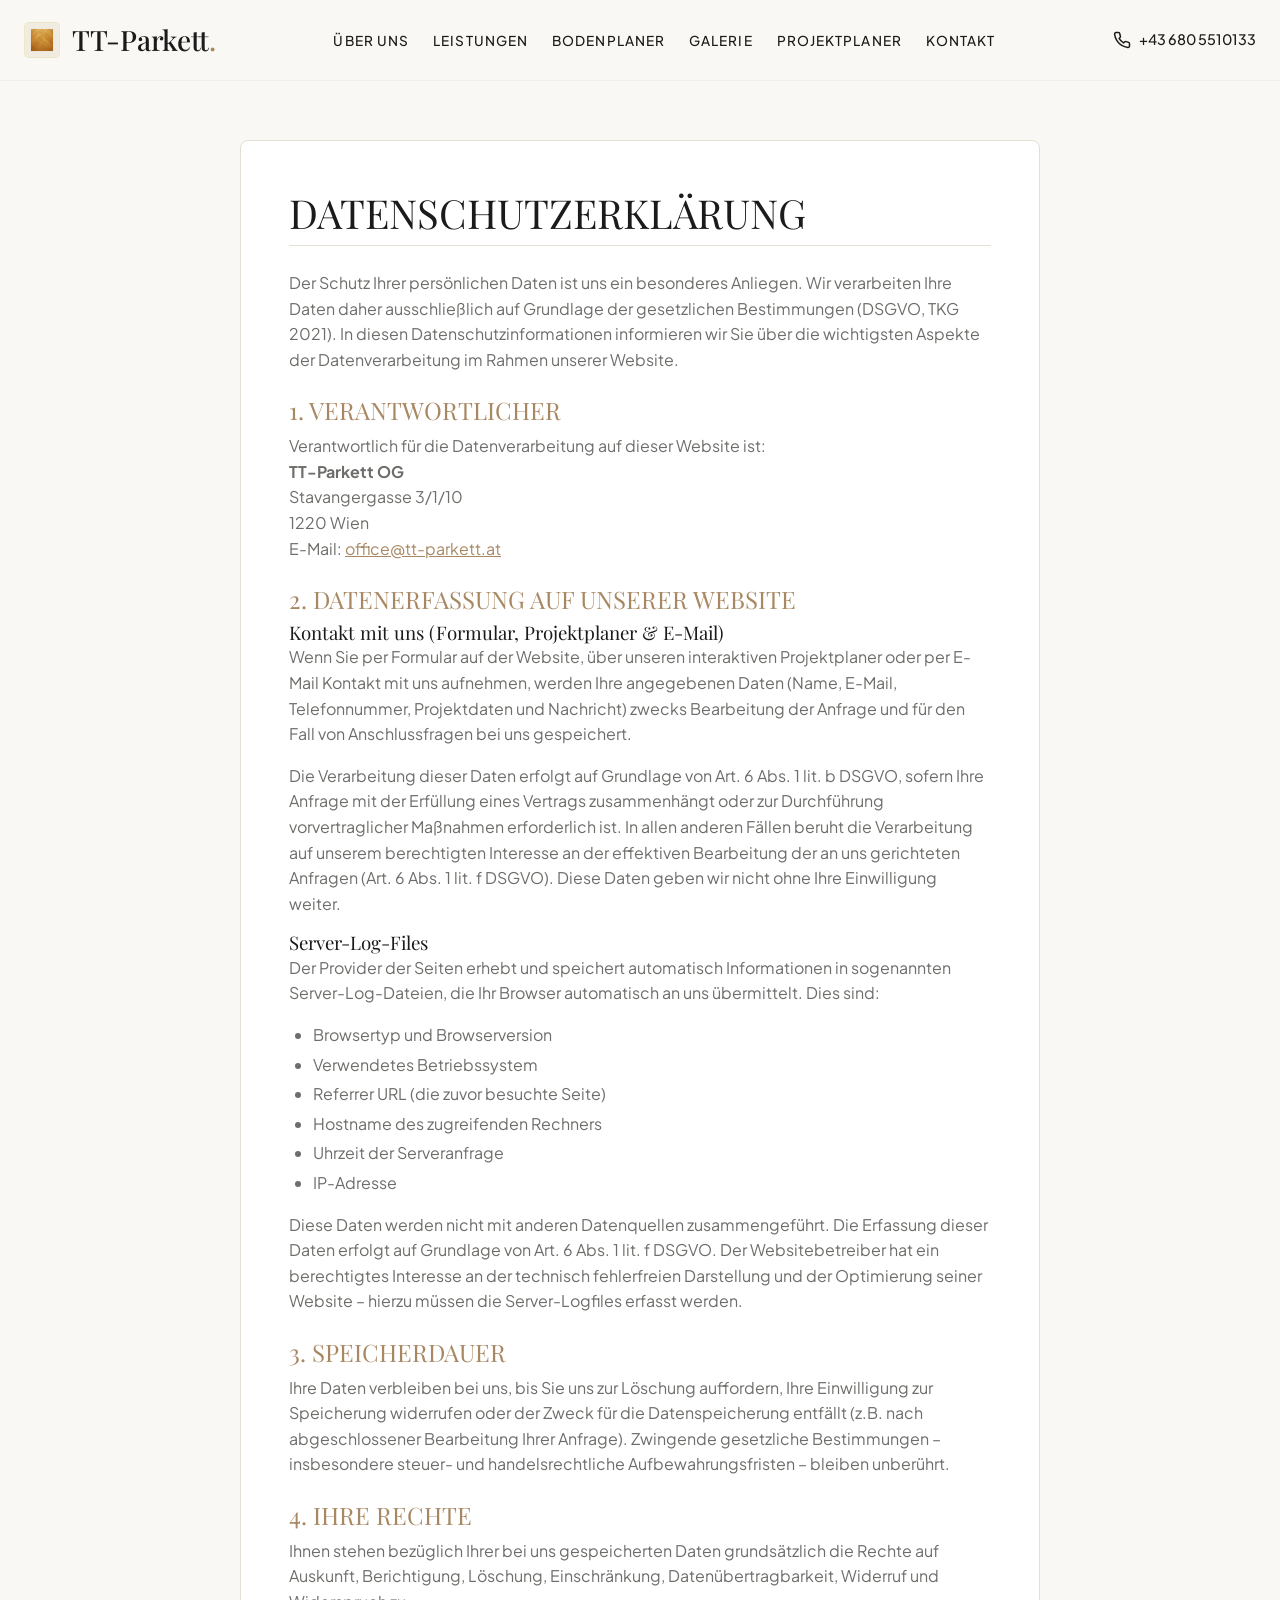
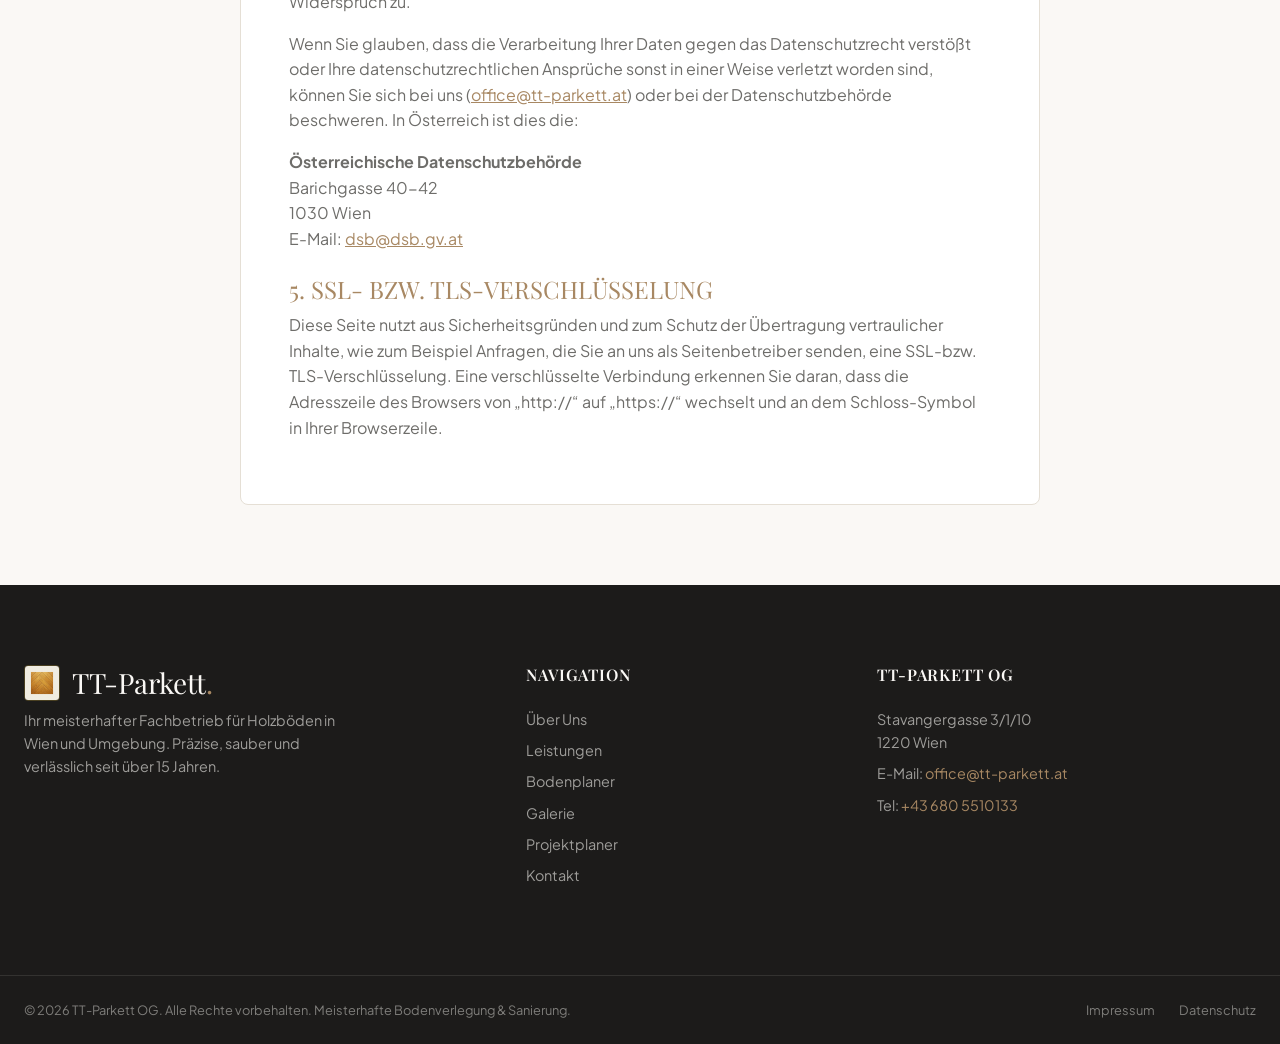
==== datenschutz.html @ dd89f800 "fix: set explicit width/height attributes for logo images and add css cache buster" ====
<!DOCTYPE html>
<html lang="de">
<head>
    <meta charset="UTF-8">
    <meta name="viewport" content="width=device-width, initial-scale=1.0">
    <meta name="robots" content="noindex, follow" />
    
    <title>Datenschutzerklärung – TT-Parkett OG</title>
    <meta name="description" content="Datenschutzerklärung der TT-Parkett OG Wien. Informationen über die Verarbeitung personenbezogener Daten." />
    
    <!-- Favicon -->
    <link rel="icon" type="image/png" href="images/favicon.png">
    
    <!-- Stylesheets -->
    <link rel="stylesheet" href="css/styles.css?v=4">
    
    <style>
        .legal-content-section {
            padding-top: 140px; /* Leave space for sticky header */
            padding-bottom: var(--space-xl);
            min-height: 70vh;
        }
        
        .legal-wrap {
            max-width: 800px;
            margin: 0 auto;
            background-color: var(--color-surface);
            border: var(--border-width) solid var(--color-border);
            padding: var(--space-md);
            border-radius: var(--radius-md);
        }
        
        @media (min-width: 768px) {
            .legal-wrap {
                padding: var(--space-lg);
            }
        }
        
        .legal-wrap h1 {
            font-size: 2.5rem;
            margin-bottom: var(--space-md);
            text-transform: uppercase;
            border-bottom: var(--border-width) solid var(--color-border);
            padding-bottom: var(--space-xs);
        }
        
        .legal-wrap h2 {
            font-size: 1.5rem;
            margin-top: var(--space-md);
            margin-bottom: var(--space-xs);
            text-transform: uppercase;
            color: var(--color-accent);
        }
        
        .legal-wrap p {
            color: var(--color-text-muted);
            margin-bottom: var(--space-sm);
        }
        
        .legal-wrap ul {
            margin-left: var(--space-md);
            margin-bottom: var(--space-sm);
            color: var(--color-text-muted);
        }
        
        .legal-wrap li {
            margin-bottom: var(--space-xxs);
        }
        
        .legal-wrap a {
            color: var(--color-accent);
            text-decoration: underline;
        }
        
        .legal-wrap a:hover {
            color: var(--color-accent-dark);
        }
    </style>
</head>
<body>

    <!-- ==========================================================================
       HEADER / NAVIGATION
       ========================================================================== -->
    <header class="header">
        <div class="container nav-container">
            <a href="index.html" class="logo" id="header-logo">
                <img src="images/favicon.png" alt="TT-Parkett Logo" width="36" height="36">
                <span>TT-Parkett<span class="logo-accent">.</span></span>
            </a>
            
            <nav>
                <ul class="nav-menu">
                    <li><a href="index.html#ueber-uns" class="nav-item">Über Uns</a></li>
                    <li><a href="index.html#leistungen" class="nav-item">Leistungen</a></li>
                    <li><a href="index.html#bodenplaner" class="nav-item">Bodenplaner</a></li>
                    <li><a href="index.html#galerie" class="nav-item">Galerie</a></li>
                    <li><a href="index.html#rechner" class="nav-item">Projektplaner</a></li>
                    <li><a href="index.html#kontakt" class="nav-item">Kontakt</a></li>
                </ul>
            </nav>
            
            <a href="tel:+436805510133" class="nav-contact-btn" id="nav-phone-link">
                <svg width="18" height="18" viewBox="0 0 24 24" fill="none" stroke="currentColor" stroke-width="2" stroke-linecap="round" stroke-linejoin="round">
                    <path d="M22 16.92v3a2 2 0 0 1-2.18 2 19.79 19.79 0 0 1-8.63-3.07 19.5 19.5 0 0 1-6-6 19.79 19.79 0 0 1-3.07-8.67A2 2 0 0 1 4.11 2h3a2 2 0 0 1 2 1.72 12.84 12.84 0 0 0 .7 2.81 2 2 0 0 1-.45 2.11L8.09 9.91a16 16 0 0 0 6 6l1.27-1.27a2 2 0 0 1 2.11-.45 12.84 12.84 0 0 0 2.81.7A2 2 0 0 1 22 16.92z"/>
                </svg>
                <span>+43 680 5510133</span>
            </a>
            
            <div class="menu-toggle" id="mobile-menu-btn">
                <span></span>
                <span></span>
                <span></span>
            </div>
        </div>
    </header>

    <!-- Mobile Nav Menu -->
    <ul class="nav-menu-mobile">
        <li><a href="index.html#ueber-uns" class="nav-item">Über Uns</a></li>
        <li><a href="index.html#leistungen" class="nav-item">Leistungen</a></li>
        <li><a href="index.html#bodenplaner" class="nav-item">Bodenplaner</a></li>
        <li><a href="index.html#galerie" class="nav-item">Galerie</a></li>
        <li><a href="index.html#rechner" class="nav-item">Projektplaner</a></li>
        <li><a href="index.html#kontakt" class="nav-item">Kontakt</a></li>
        <li>
            <a href="tel:+436805510133" class="btn btn-primary" style="margin-top: var(--space-sm);">
                Jetzt Anrufen
            </a>
        </li>
    </ul>

    <main class="legal-content-section">
        <div class="container">
            <div class="legal-wrap reveal active">
                <h1>Datenschutzerklärung</h1>
                
                <p>Der Schutz Ihrer persönlichen Daten ist uns ein besonderes Anliegen. Wir verarbeiten Ihre Daten daher ausschließlich auf Grundlage der gesetzlichen Bestimmungen (DSGVO, TKG 2021). In diesen Datenschutzinformationen informieren wir Sie über die wichtigsten Aspekte der Datenverarbeitung im Rahmen unserer Website.</p>
                
                <h2>1. Verantwortlicher</h2>
                <p>
                    Verantwortlich für die Datenverarbeitung auf dieser Website ist:<br>
                    <strong>TT-Parkett OG</strong><br>
                    Stavangergasse 3/1/10<br>
                    1220 Wien<br>
                    E-Mail: <a href="mailto:office@tt-parkett.at">office@tt-parkett.at</a>
                </p>
                
                <h2>2. Datenerfassung auf unserer Website</h2>
                
                <h3>Kontakt mit uns (Formular, Projektplaner &amp; E-Mail)</h3>
                <p>
                    Wenn Sie per Formular auf der Website, über unseren interaktiven Projektplaner oder per E-Mail Kontakt mit uns aufnehmen, werden Ihre angegebenen Daten (Name, E-Mail, Telefonnummer, Projektdaten und Nachricht) zwecks Bearbeitung der Anfrage und für den Fall von Anschlussfragen bei uns gespeichert.
                </p>
                <p>
                    Die Verarbeitung dieser Daten erfolgt auf Grundlage von Art. 6 Abs. 1 lit. b DSGVO, sofern Ihre Anfrage mit der Erfüllung eines Vertrags zusammenhängt oder zur Durchführung vorvertraglicher Maßnahmen erforderlich ist. In allen anderen Fällen beruht die Verarbeitung auf unserem berechtigten Interesse an der effektiven Bearbeitung der an uns gerichteten Anfragen (Art. 6 Abs. 1 lit. f DSGVO). Diese Daten geben wir nicht ohne Ihre Einwilligung weiter.
                </p>
                
                <h3>Server-Log-Files</h3>
                <p>
                    Der Provider der Seiten erhebt und speichert automatisch Informationen in sogenannten Server-Log-Dateien, die Ihr Browser automatisch an uns übermittelt. Dies sind:
                </p>
                <ul>
                    <li>Browsertyp und Browserversion</li>
                    <li>Verwendetes Betriebssystem</li>
                    <li>Referrer URL (die zuvor besuchte Seite)</li>
                    <li>Hostname des zugreifenden Rechners</li>
                    <li>Uhrzeit der Serveranfrage</li>
                    <li>IP-Adresse</li>
                </ul>
                <p>
                    Diese Daten werden nicht mit anderen Datenquellen zusammengeführt. Die Erfassung dieser Daten erfolgt auf Grundlage von Art. 6 Abs. 1 lit. f DSGVO. Der Websitebetreiber hat ein berechtigtes Interesse an der technisch fehlerfreien Darstellung und der Optimierung seiner Website – hierzu müssen die Server-Logfiles erfasst werden.
                </p>
                
                <h2>3. Speicherdauer</h2>
                <p>
                    Ihre Daten verbleiben bei uns, bis Sie uns zur Löschung auffordern, Ihre Einwilligung zur Speicherung widerrufen oder der Zweck für die Datenspeicherung entfällt (z.B. nach abgeschlossener Bearbeitung Ihrer Anfrage). Zwingende gesetzliche Bestimmungen – insbesondere steuer- und handelsrechtliche Aufbewahrungsfristen – bleiben unberührt.
                </p>
                
                <h2>4. Ihre Rechte</h2>
                <p>
                    Ihnen stehen bezüglich Ihrer bei uns gespeicherten Daten grundsätzlich die Rechte auf Auskunft, Berichtigung, Löschung, Einschränkung, Datenübertragbarkeit, Widerruf und Widerspruch zu.
                </p>
                <p>
                    Wenn Sie glauben, dass die Verarbeitung Ihrer Daten gegen das Datenschutzrecht verstößt oder Ihre datenschutzrechtlichen Ansprüche sonst in einer Weise verletzt worden sind, können Sie sich bei uns (<a href="mailto:office@tt-parkett.at">office@tt-parkett.at</a>) oder bei der Datenschutzbehörde beschweren. In Österreich ist dies die:
                </p>
                <p>
                    <strong>Österreichische Datenschutzbehörde</strong><br>
                    Barichgasse 40-42<br>
                    1030 Wien<br>
                    E-Mail: <a href="mailto:dsb@dsb.gv.at">dsb@dsb.gv.at</a>
                </p>
                
                <h2>5. SSL- bzw. TLS-Verschlüsselung</h2>
                <p>
                    Diese Seite nutzt aus Sicherheitsgründen und zum Schutz der Übertragung vertraulicher Inhalte, wie zum Beispiel Anfragen, die Sie an uns als Seitenbetreiber senden, eine SSL-bzw. TLS-Verschlüsselung. Eine verschlüsselte Verbindung erkennen Sie daran, dass die Adresszeile des Browsers von „http://“ auf „https://“ wechselt und an dem Schloss-Symbol in Ihrer Browserzeile.
                </p>
            </div>
        </div>
    </main>

    <!-- ==========================================================================
       FOOTER
       ========================================================================== -->
    <footer class="footer">
        <div class="container footer-grid">
            <div class="footer-brand">
                <div class="footer-brand-logo">
                    <img src="images/favicon.png" alt="TT-Parkett Logo" width="36" height="36">
                    <h2>TT-Parkett<span class="logo-accent">.</span></h2>
                </div>
                <p>Ihr meisterhafter Fachbetrieb für Holzböden in Wien und Umgebung. Präzise, sauber und verlässlich seit über 15 Jahren.</p>
            </div>
            
            <div class="footer-links">
                <h3>Navigation</h3>
                <ul class="footer-links-list">
                    <li><a href="index.html#ueber-uns">Über Uns</a></li>
                    <li><a href="index.html#leistungen">Leistungen</a></li>
                    <li><a href="index.html#bodenplaner">Bodenplaner</a></li>
                    <li><a href="index.html#galerie">Galerie</a></li>
                    <li><a href="index.html#rechner">Projektplaner</a></li>
                    <li><a href="index.html#kontakt">Kontakt</a></li>
                </ul>
            </div>
            
            <div class="footer-contact">
                <h3>TT-Parkett OG</h3>
                <p>Stavangergasse 3/1/10<br>1220 Wien</p>
                <p>E-Mail: <a href="mailto:office@tt-parkett.at">office@tt-parkett.at</a></p>
                <p>Tel: <a href="tel:+436805510133">+43 680 5510133</a></p>
            </div>
        </div>
        
        <div class="container footer-bottom">
            <p>&copy; 2026 TT-Parkett OG. Alle Rechte vorbehalten. Meisterhafte Bodenverlegung &amp; Sanierung.</p>
            <div class="footer-bottom-links">
                <a href="impressum.html">Impressum</a>
                <a href="datenschutz.html">Datenschutz</a>
            </div>
        </div>
    </footer>

    <!-- Scripts -->
    <script src="js/app.js"></script>
</body>
</html>
---- css/styles.css ----
@import url('https://fonts.googleapis.com/css2?family=Cormorant+Garamond:ital,wght@0,300..700;1,300..700&family=Playfair+Display:ital,wght@0,400..900;1,400..900&family=Plus+Jakarta+Sans:ital,wght@0,200..800;1,200..800&display=swap');

/* ==========================================================================
   DESIGN SYSTEM & CUSTOM PROPERTIES
   ========================================================================== */
:root {
    /* Color Palette */
    --color-bg: #FAF8F5;
    --color-text: #1C1B1A;
    --color-text-muted: #6E6D6A;
    --color-accent: #A88863;
    --color-accent-dark: #8E704D;
    --color-accent-light: #DFD7CC;
    --color-surface: #FFFFFF;
    --color-surface-tint: #F3EFE9;
    --color-border: #E5DFD5;
    --color-error: #B23B3B;
    --color-success: #3D7A5A;
    
    /* Glassmorphism */
    --glass-bg: rgba(250, 248, 245, 0.85);
    --glass-border: rgba(229, 223, 213, 0.4);
    --glass-blur: 15px;

    /* Typography */
    --font-heading: 'Playfair Display', Georgia, serif;
    --font-subheading: 'Cormorant Garamond', Georgia, serif;
    --font-body: 'Plus Jakarta Sans', system-ui, -apple-system, sans-serif;

    /* Spacing */
    --space-xxs: 0.25rem;
    --space-xs: 0.5rem;
    --space-sm: 1rem;
    --space-md: 1.5rem;
    --space-lg: 3rem;
    --space-xl: 5rem;
    --space-xxl: 8rem;

    /* Borders & Radius */
    --radius-sm: 4px;
    --radius-md: 8px;
    --radius-lg: 16px;
    --radius-full: 9999px;
    --border-width: 1px;

    /* Shadows */
    --shadow-sm: 0 2px 8px rgba(28, 27, 26, 0.04);
    --shadow-md: 0 10px 30px rgba(28, 27, 26, 0.06);
    --shadow-lg: 0 20px 50px rgba(28, 27, 26, 0.1);

    /* Animation Transitions */
    --transition-fast: 0.2s cubic-bezier(0.25, 0.46, 0.45, 0.94);
    --transition-medium: 0.4s cubic-bezier(0.25, 1, 0.5, 1);
    --transition-slow: 0.8s cubic-bezier(0.25, 1, 0.5, 1);
}

/* ==========================================================================
   BASE STYLES
   ========================================================================== */
*, *::before, *::after {
    box-sizing: border-box;
    margin: 0;
    padding: 0;
}

html {
    scroll-behavior: smooth;
    font-size: 16px;
    background-color: var(--color-bg);
    color: var(--color-text);
}

body {
    font-family: var(--font-body);
    font-size: 1rem;
    line-height: 1.6;
    overflow-x: hidden;
    -webkit-font-smoothing: antialiased;
}

h1, h2, h3, h4, h5, h6 {
    font-family: var(--font-heading);
    font-weight: 400;
    line-height: 1.2;
    color: var(--color-text);
}

a {
    color: inherit;
    text-decoration: none;
    transition: color var(--transition-fast);
}

img {
    max-width: 100%;
    height: auto;
    display: block;
}

button, input, textarea, select {
    font-family: inherit;
    font-size: inherit;
    color: inherit;
    background: none;
    border: none;
    outline: none;
}

/* Custom Scrollbar */
::-webkit-scrollbar {
    width: 8px;
}
::-webkit-scrollbar-track {
    background: var(--color-bg);
}
::-webkit-scrollbar-thumb {
    background: var(--color-border);
    border-radius: var(--radius-full);
}
::-webkit-scrollbar-thumb:hover {
    background: var(--color-accent);
}

/* ==========================================================================
   REUSABLE UTILITIES & LAYOUTS
   ========================================================================== */
.container {
    width: 100%;
    max-width: 1280px;
    margin-left: auto;
    margin-right: auto;
    padding-left: var(--space-md);
    padding-right: var(--space-md);
}

.section-padding {
    padding-top: var(--space-xl);
    padding-bottom: var(--space-xl);
}

@media (min-width: 768px) {
    .section-padding {
        padding-top: var(--space-xxl);
        padding-bottom: var(--space-xxl);
    }
}

.flex-center {
    display: flex;
    align-items: center;
    justify-content: center;
}

.text-center {
    text-align: center;
}

.section-title-wrap {
    margin-bottom: var(--space-lg);
    text-align: center;
}

.section-subtitle {
    font-family: var(--font-subheading);
    font-size: 1.25rem;
    font-style: italic;
    color: var(--color-accent);
    margin-bottom: var(--space-xs);
    text-transform: uppercase;
    letter-spacing: 0.1em;
}

.section-title {
    font-size: 2.5rem;
    font-weight: 400;
    letter-spacing: -0.02em;
    text-transform: uppercase;
}

@media (min-width: 768px) {
    .section-title {
        font-size: 3.5rem;
    }
}

/* Fine Decorative Lines */
.divider-line {
    width: 100%;
    height: 1px;
    background-color: var(--color-border);
    margin: var(--space-lg) 0;
}

/* Buttons */
.btn {
    display: inline-flex;
    align-items: center;
    justify-content: center;
    padding: 0.875rem 2rem;
    border-radius: var(--radius-full);
    font-weight: 500;
    letter-spacing: 0.05em;
    text-transform: uppercase;
    font-size: 0.875rem;
    cursor: pointer;
    transition: background-color var(--transition-fast), color var(--transition-fast), border-color var(--transition-fast), transform var(--transition-fast);
}

.btn-primary {
    background-color: var(--color-accent);
    color: var(--color-surface);
}

.btn-primary:hover {
    background-color: var(--color-accent-dark);
    transform: translateY(-2px);
}

.btn-secondary {
    border: var(--border-width) solid var(--color-text);
    color: var(--color-text);
}

.btn-secondary:hover {
    background-color: var(--color-text);
    color: var(--color-bg);
    transform: translateY(-2px);
}

/* ==========================================================================
   NAVIGATION (GLASSMORPHISM)
   ========================================================================== */
.header {
    position: fixed;
    top: 0;
    left: 0;
    width: 100%;
    z-index: 1000;
    border-bottom: var(--border-width) solid var(--glass-border);
    background-color: var(--glass-bg);
    backdrop-filter: blur(var(--glass-blur));
    -webkit-backdrop-filter: blur(var(--glass-blur));
    transition: background-color var(--transition-fast), padding var(--transition-fast);
}

.nav-container {
    display: flex;
    justify-content: space-between;
    align-items: center;
    height: 80px;
    transition: height var(--transition-fast);
}

.logo {
    font-family: var(--font-heading);
    font-size: 1.75rem;
    font-weight: 500;
    letter-spacing: -0.01em;
    display: flex;
    align-items: center;
    gap: 12px;
}

.logo img {
    height: 36px;
    width: 36px;
    border-radius: var(--radius-sm);
    object-fit: cover;
    border: 1px solid rgba(212, 175, 55, 0.25);
}

.logo-accent {
    color: var(--color-accent);
}

.nav-menu {
    display: none;
}

.nav-item {
    font-size: 0.85rem;
    font-weight: 500;
    letter-spacing: 0.08em;
    text-transform: uppercase;
    position: relative;
    padding: var(--space-xxs) 0;
}

.nav-item::after {
    content: '';
    position: absolute;
    bottom: 0;
    left: 0;
    width: 0;
    height: 1px;
    background-color: var(--color-accent);
    transition: width var(--transition-fast);
}

.nav-item:hover::after {
    width: 100%;
}

.nav-contact-btn {
    display: none;
}

/* Menu Toggle Button for Mobile */
.menu-toggle {
    display: flex;
    flex-direction: column;
    justify-content: space-between;
    width: 24px;
    height: 16px;
    cursor: pointer;
    z-index: 1001;
}

.menu-toggle span {
    width: 100%;
    height: 2px;
    background-color: var(--color-text);
    transition: transform var(--transition-fast), opacity var(--transition-fast);
}

/* Desktop nav layout */
@media (min-width: 992px) {
    .nav-menu {
        display: flex;
        list-style: none;
        gap: var(--space-md);
    }

    .nav-contact-btn {
        display: inline-flex;
        gap: var(--space-xs);
        align-items: center;
        font-weight: 500;
        font-size: 0.9rem;
    }
    
    .nav-contact-btn:hover {
        color: var(--color-accent);
    }
    
    .menu-toggle {
        display: none;
    }
}

/* Mobile Nav Menu Active Style */
.nav-menu-mobile {
    position: fixed;
    top: 0;
    right: -100%;
    width: 100%;
    height: 100vh;
    background-color: var(--color-bg);
    display: flex;
    flex-direction: column;
    align-items: center;
    justify-content: center;
    gap: var(--space-md);
    list-style: none;
    z-index: 999;
    transition: right var(--transition-medium);
}

.nav-menu-mobile.active {
    right: 0;
}

.nav-menu-mobile .nav-item {
    font-size: 1.5rem;
}

.menu-toggle.active span:nth-child(1) {
    transform: translateY(7px) rotate(45deg);
}

.menu-toggle.active span:nth-child(2) {
    opacity: 0;
}

.menu-toggle.active span:nth-child(3) {
    transform: translateY(-7px) rotate(-45deg);
}


/* ==========================================================================
   HERO SECTION (SPLIT SCREEN EDITORIAL)
   ========================================================================== */
.hero {
    min-height: 100vh;
    padding-top: 100px;
    display: flex;
    align-items: center;
    position: relative;
    overflow: hidden;
}

.hero-grid {
    display: grid;
    grid-template-columns: 1fr;
    gap: var(--space-lg);
    align-items: center;
    width: 100%;
}

@media (min-width: 992px) {
    .hero-grid {
        grid-template-columns: 1fr 1fr;
        gap: var(--space-xl);
    }
}

.hero-content {
    max-width: 540px;
    z-index: 2;
}

.hero-subtitle {
    font-family: var(--font-subheading);
    font-style: italic;
    font-size: 1.5rem;
    color: var(--color-accent);
    margin-bottom: var(--space-xs);
}

.hero-title {
    font-size: 3rem;
    font-weight: 300;
    line-height: 1.1;
    margin-bottom: var(--space-md);
    text-transform: uppercase;
}

@media (min-width: 768px) {
    .hero-title {
        font-size: 4rem;
    }
}

@media (min-width: 1200px) {
    .hero-title {
        font-size: 4.5rem;
    }
}

.hero-description {
    font-size: 1.05rem;
    color: var(--color-text-muted);
    margin-bottom: var(--space-lg);
}

.hero-actions {
    display: flex;
    flex-wrap: wrap;
    gap: var(--space-sm);
}

.hero-image-container {
    position: relative;
    width: 100%;
    border: var(--border-width) solid var(--color-border);
    padding: var(--space-xs);
    background-color: var(--color-surface);
}

.hero-image-wrap {
    overflow: hidden;
    position: relative;
    aspect-ratio: 4/5;
}

.hero-image {
    width: 100%;
    height: 100%;
    object-fit: cover;
    transition: transform var(--transition-slow);
}

.hero-image-container:hover .hero-image {
    transform: scale(1.03);
}

/* ==========================================================================
   ABOUT / PORTRAIT SECTION
   ========================================================================== */
.about-grid {
    display: grid;
    grid-template-columns: 1fr;
    gap: var(--space-lg);
    align-items: center;
}

@media (min-width: 992px) {
    .about-grid {
        grid-template-columns: 1.2fr 0.8fr;
        gap: var(--space-xl);
    }
}

.about-text {
    font-size: 1.15rem;
    line-height: 1.8;
}

.about-highlight {
    font-family: var(--font-subheading);
    font-style: italic;
    font-size: 1.75rem;
    color: var(--color-accent);
    margin-bottom: var(--space-md);
    line-height: 1.4;
    border-left: 2px solid var(--color-accent);
    padding-left: var(--space-sm);
}

.about-stats {
    display: grid;
    grid-template-columns: 1fr 1fr;
    gap: var(--space-md);
    background-color: var(--color-surface-tint);
    padding: var(--space-lg);
    border-radius: var(--radius-md);
}

.stat-item {
    text-align: center;
}

.stat-number {
    font-family: var(--font-heading);
    font-size: 3rem;
    color: var(--color-accent);
    display: block;
}

.stat-label {
    font-size: 0.8rem;
    font-weight: 600;
    text-transform: uppercase;
    letter-spacing: 0.05em;
    color: var(--color-text-muted);
}

/* ==========================================================================
   SERVICES (LEISTUNGEN)
   ========================================================================== */
.services-grid {
    display: grid;
    grid-template-columns: 1fr;
    gap: var(--space-md);
}

@media (min-width: 768px) {
    .services-grid {
        grid-template-columns: 1fr 1fr;
    }
}

@media (min-width: 1200px) {
    .services-grid {
        grid-template-columns: 1fr 1fr 1fr;
    }
}

.service-card {
    background-color: var(--color-surface);
    border: var(--border-width) solid var(--color-border);
    padding: var(--space-md);
    transition: transform var(--transition-fast), box-shadow var(--transition-fast), border-color var(--transition-fast);
    display: flex;
    flex-direction: column;
    justify-content: space-between;
}

.service-card:hover {
    transform: translateY(-4px);
    border-color: var(--color-accent);
    box-shadow: var(--shadow-md);
}

.service-icon-wrap {
    width: 60px;
    height: 60px;
    border-radius: var(--radius-full);
    background-color: var(--color-bg);
    margin-bottom: var(--space-md);
    display: flex;
    align-items: center;
    justify-content: center;
    transition: background-color var(--transition-fast);
}

.service-card:hover .service-icon-wrap {
    background-color: var(--color-accent-light);
}

.service-icon-wrap img {
    width: 28px;
    height: 28px;
}

.service-card h3 {
    font-size: 1.5rem;
    margin-bottom: var(--space-xs);
    text-transform: uppercase;
    font-weight: 400;
}

.service-card p {
    font-size: 0.95rem;
    color: var(--color-text-muted);
    margin-bottom: var(--space-md);
}

.service-link {
    font-size: 0.8rem;
    font-weight: 600;
    text-transform: uppercase;
    letter-spacing: 0.05em;
    color: var(--color-accent);
    display: inline-flex;
    align-items: center;
    gap: var(--space-xxs);
    margin-top: auto;
}

.service-link span {
    transition: transform var(--transition-fast);
}

.service-link:hover span {
    transform: translateX(4px);
}

/* ==========================================================================
   BEFORE/AFTER SLIDER (VORHER-NACHHER)
   ========================================================================== */
.slider-section {
    background-color: var(--color-surface-tint);
}

.slider-container {
    max-width: 800px;
    margin: 0 auto;
}

.slider-description {
    max-width: 600px;
    margin: 0 auto var(--space-lg) auto;
    text-align: center;
    color: var(--color-text-muted);
}

.before-after-slider {
    position: relative;
    width: 100%;
    aspect-ratio: 16/9;
    border: var(--border-width) solid var(--color-border);
    overflow: hidden;
    user-select: none;
    border-radius: var(--radius-md);
    box-shadow: var(--shadow-lg);
}

.slider-img {
    position: absolute;
    top: 0;
    left: 0;
    width: 100%;
    height: 100%;
    object-fit: cover;
}

.slider-img-before {
    /* Always fully visible, will be overlaid */
}

.slider-img-after-container {
    position: absolute;
    top: 0;
    left: 0;
    width: 50%; /* JS will change this */
    height: 100%;
    overflow: hidden;
}

.slider-img-after-container .slider-img {
    width: 800px; /* Must match container parent width, JS handles resize */
}

.slider-handle {
    position: absolute;
    top: 0;
    bottom: 0;
    left: 50%; /* JS will change this */
    width: 2px;
    background-color: var(--color-surface);
    cursor: ew-resize;
    z-index: 10;
    display: flex;
    align-items: center;
    justify-content: center;
    box-shadow: 0 0 10px rgba(0,0,0,0.3);
}

.slider-handle-button {
    width: 44px;
    height: 44px;
    background-color: var(--color-accent);
    color: var(--color-surface);
    border-radius: var(--radius-full);
    display: flex;
    align-items: center;
    justify-content: center;
    box-shadow: var(--shadow-md);
    cursor: ew-resize;
    font-size: 1.25rem;
}

.slider-label {
    position: absolute;
    bottom: 20px;
    padding: var(--space-xs) var(--space-sm);
    background-color: rgba(28, 27, 26, 0.7);
    color: var(--color-surface);
    font-size: 0.8rem;
    font-weight: 500;
    text-transform: uppercase;
    letter-spacing: 0.05em;
    border-radius: var(--radius-sm);
    z-index: 5;
}

.slider-label-before {
    left: 20px;
}

.slider-label-after {
    right: 20px;
}

/* ==========================================================================
   BODENPLANER (FLOOR CONFIGURATOR)
   ========================================================================== */
.configurator-grid {
    display: grid;
    grid-template-columns: 1fr;
    gap: var(--space-lg);
    align-items: center;
}

@media (min-width: 992px) {
    .configurator-grid {
        grid-template-columns: 1.1fr 0.9fr;
        gap: var(--space-xl);
    }
}

.configurator-preview {
    border: var(--border-width) solid var(--color-border);
    padding: var(--space-xs);
    background-color: var(--color-surface);
    position: relative;
    border-radius: var(--radius-md);
}

.configurator-preview-wrap {
    position: relative;
    width: 100%;
    aspect-ratio: 4/3;
    overflow: hidden;
}

.configurator-preview-image {
    width: 100%;
    height: 100%;
    object-fit: cover;
    transition: opacity var(--transition-fast);
}

.configurator-preview-overlay {
    position: absolute;
    bottom: var(--space-md);
    left: var(--space-md);
    background-color: var(--glass-bg);
    backdrop-filter: blur(var(--glass-blur));
    -webkit-backdrop-filter: blur(var(--glass-blur));
    border: var(--border-width) solid var(--glass-border);
    padding: var(--space-sm) var(--space-md);
    border-radius: var(--radius-sm);
    max-width: 280px;
}

.config-overlay-title {
    font-size: 1.1rem;
    font-family: var(--font-heading);
    margin-bottom: var(--space-xxs);
}

.config-overlay-desc {
    font-size: 0.8rem;
    color: var(--color-text-muted);
}

.config-group {
    margin-bottom: var(--space-md);
}

.config-group-title {
    font-size: 0.9rem;
    font-weight: 600;
    text-transform: uppercase;
    letter-spacing: 0.05em;
    margin-bottom: var(--space-xs);
    color: var(--color-text-muted);
}

.config-options {
    display: flex;
    flex-wrap: wrap;
    gap: var(--space-xs);
}

.config-option {
    padding: var(--space-xs) var(--space-sm);
    border: var(--border-width) solid var(--color-border);
    background-color: var(--color-surface);
    border-radius: var(--radius-sm);
    cursor: pointer;
    font-size: 0.85rem;
    transition: all var(--transition-fast);
}

.config-option:hover {
    border-color: var(--color-accent);
}

.config-option.active {
    background-color: var(--color-accent);
    border-color: var(--color-accent);
    color: var(--color-surface);
}

/* ==========================================================================
   PROJECT GALLERY
   ========================================================================== */
.gallery-filters {
    display: flex;
    justify-content: center;
    flex-wrap: wrap;
    gap: var(--space-xs);
    margin-bottom: var(--space-lg);
}

.gallery-filter {
    padding: var(--space-xs) var(--space-md);
    font-size: 0.85rem;
    font-weight: 500;
    text-transform: uppercase;
    letter-spacing: 0.05em;
    cursor: pointer;
    border-bottom: 2px solid transparent;
    transition: all var(--transition-fast);
}

.gallery-filter:hover, .gallery-filter.active {
    color: var(--color-accent);
    border-bottom-color: var(--color-accent);
}

.gallery-grid {
    display: grid;
    grid-template-columns: 1fr;
    gap: var(--space-md);
}

@media (min-width: 576px) {
    .gallery-grid {
        grid-template-columns: 1fr 1fr;
    }
}

@media (min-width: 992px) {
    .gallery-grid {
        grid-template-columns: 1fr 1fr 1fr;
    }
}

.gallery-item {
    position: relative;
    border: var(--border-width) solid var(--color-border);
    padding: var(--space-xs);
    background-color: var(--color-surface);
    cursor: pointer;
    transition: transform var(--transition-fast);
    display: block; /* For dynamic filters */
}

.gallery-item.hide {
    display: none;
}

.gallery-item-wrap {
    overflow: hidden;
    position: relative;
    aspect-ratio: 4/3;
}

.gallery-img {
    width: 100%;
    height: 100%;
    object-fit: cover;
    transition: transform var(--transition-medium);
}

.gallery-overlay {
    position: absolute;
    top: 0;
    left: 0;
    width: 100%;
    height: 100%;
    background-color: rgba(28, 27, 26, 0.4);
    opacity: 0;
    display: flex;
    align-items: center;
    justify-content: center;
    transition: opacity var(--transition-fast);
}

.gallery-overlay-icon {
    width: 44px;
    height: 44px;
    border-radius: var(--radius-full);
    background-color: var(--color-surface);
    color: var(--color-text);
    display: flex;
    align-items: center;
    justify-content: center;
    font-size: 1.2rem;
    transform: scale(0.9);
    transition: transform var(--transition-fast);
}

.gallery-item:hover {
    transform: translateY(-2px);
}

.gallery-item:hover .gallery-img {
    transform: scale(1.05);
}

.gallery-item:hover .gallery-overlay {
    opacity: 1;
}

.gallery-item:hover .gallery-overlay-icon {
    transform: scale(1);
}

.gallery-caption {
    padding: var(--space-sm) var(--space-xs) var(--space-xxs) var(--space-xs);
}

.gallery-title {
    font-family: var(--font-heading);
    font-size: 1.2rem;
    margin-bottom: var(--space-xxs);
}

.gallery-category {
    font-size: 0.75rem;
    font-weight: 600;
    text-transform: uppercase;
    letter-spacing: 0.05em;
    color: var(--color-text-muted);
}

/* Lightbox Modal */
.lightbox {
    position: fixed;
    top: 0;
    left: 0;
    width: 100%;
    height: 100vh;
    background-color: rgba(28, 27, 26, 0.95);
    z-index: 2000;
    display: none;
    align-items: center;
    justify-content: center;
    padding: var(--space-md);
}

.lightbox.active {
    display: flex;
}

.lightbox-content {
    max-width: 900px;
    width: 100%;
    position: relative;
    display: flex;
    flex-direction: column;
    align-items: center;
}

.lightbox-img {
    max-height: 80vh;
    max-width: 100%;
    object-fit: contain;
    border: 4px solid var(--color-surface);
}

.lightbox-caption {
    color: var(--color-surface);
    text-align: center;
    margin-top: var(--space-sm);
    font-family: var(--font-heading);
    font-size: 1.25rem;
}

.lightbox-close {
    position: absolute;
    top: -40px;
    right: 0;
    color: var(--color-surface);
    font-size: 2rem;
    cursor: pointer;
}

/* ==========================================================================
   PROJECT CALCULATOR (PROJEKT-RECHNER)
   ========================================================================== */
.calculator-section {
    background-color: var(--color-surface-tint);
}

.calculator-card {
    max-width: 700px;
    margin: 0 auto;
    background-color: var(--color-surface);
    border: var(--border-width) solid var(--color-border);
    padding: var(--space-md);
    border-radius: var(--radius-md);
    box-shadow: var(--shadow-md);
}

@media (min-width: 768px) {
    .calculator-card {
        padding: var(--space-lg);
    }
}

.calc-progress {
    display: flex;
    justify-content: space-between;
    margin-bottom: var(--space-lg);
    position: relative;
}

.calc-progress::before {
    content: '';
    position: absolute;
    top: 15px;
    left: 0;
    width: 100%;
    height: 2px;
    background-color: var(--color-border);
    z-index: 1;
}

.calc-progress-bar {
    position: absolute;
    top: 15px;
    left: 0;
    width: 0%; /* JS will dynamically change this */
    height: 2px;
    background-color: var(--color-accent);
    z-index: 2;
    transition: width var(--transition-medium);
}

.calc-step-indicator {
    width: 32px;
    height: 32px;
    border-radius: var(--radius-full);
    background-color: var(--color-surface);
    border: 2px solid var(--color-border);
    display: flex;
    align-items: center;
    justify-content: center;
    font-size: 0.85rem;
    font-weight: 600;
    z-index: 3;
    transition: all var(--transition-fast);
}

.calc-step-indicator.active {
    border-color: var(--color-accent);
    background-color: var(--color-accent);
    color: var(--color-surface);
}

.calc-step-indicator.completed {
    border-color: var(--color-accent);
    background-color: var(--color-accent-light);
    color: var(--color-accent-dark);
}

.calc-step {
    display: none;
}

.calc-step.active {
    display: block;
    animation: fadeIn 0.4s ease forwards;
}

.calc-grid {
    display: grid;
    grid-template-columns: 1fr;
    gap: var(--space-sm);
    margin-top: var(--space-md);
}

@media (min-width: 576px) {
    .calc-grid {
        grid-template-columns: 1fr 1fr;
    }
}

@media (min-width: 768px) {
    .calc-grid {
        grid-template-columns: 1fr 1fr 1fr;
    }
}

.calc-card-option {
    border: var(--border-width) solid var(--color-border);
    padding: var(--space-md);
    border-radius: var(--radius-sm);
    cursor: pointer;
    text-align: center;
    transition: all var(--transition-fast);
}

.calc-card-option:hover {
    border-color: var(--color-accent);
    background-color: var(--color-surface-tint);
}

.calc-card-option.active {
    border-color: var(--color-accent);
    background-color: var(--color-accent-light);
}

.calc-card-icon {
    font-size: 2rem;
    margin-bottom: var(--space-xs);
    display: block;
}

.calc-card-title {
    font-weight: 600;
    font-size: 1rem;
    text-transform: uppercase;
}

.calc-form-group {
    margin-bottom: var(--space-md);
}

.calc-form-label {
    display: block;
    font-size: 0.9rem;
    font-weight: 600;
    margin-bottom: var(--space-xxs);
    text-transform: uppercase;
    color: var(--color-text-muted);
}

.calc-input {
    width: 100%;
    padding: 0.75rem 1rem;
    border: var(--border-width) solid var(--color-border);
    border-radius: var(--radius-sm);
    background-color: var(--color-bg);
    transition: border-color var(--transition-fast);
}

.calc-input:focus {
    border-color: var(--color-accent);
    background-color: var(--color-surface);
}

/* Range Slider Styles */
.calc-range-container {
    display: flex;
    align-items: center;
    gap: var(--space-md);
}

.calc-range {
    flex-grow: 1;
    height: 4px;
    background-color: var(--color-border);
    appearance: none;
    -webkit-appearance: none;
    border-radius: var(--radius-full);
}

.calc-range::-webkit-slider-thumb {
    appearance: none;
    -webkit-appearance: none;
    width: 20px;
    height: 20px;
    border-radius: var(--radius-full);
    background-color: var(--color-accent);
    cursor: pointer;
    transition: transform var(--transition-fast);
}

.calc-range::-webkit-slider-thumb:hover {
    transform: scale(1.15);
}

.calc-range-value {
    font-size: 1.25rem;
    font-weight: 600;
    color: var(--color-accent);
    min-width: 70px;
    text-align: right;
}

.calc-navigation {
    display: flex;
    justify-content: space-between;
    margin-top: var(--space-lg);
    border-top: var(--border-width) solid var(--color-border);
    padding-top: var(--space-md);
}

.calc-summary-box {
    background-color: var(--color-surface-tint);
    padding: var(--space-md);
    border-radius: var(--radius-sm);
    margin-bottom: var(--space-md);
}

.calc-summary-row {
    display: flex;
    justify-content: space-between;
    margin-bottom: var(--space-xs);
    font-size: 0.95rem;
}

.calc-summary-row:last-child {
    margin-bottom: 0;
    border-top: var(--border-width) solid var(--color-border);
    padding-top: var(--space-xs);
    font-weight: 600;
}

.calc-summary-total {
    font-size: 1.25rem;
    color: var(--color-accent);
}

/* ==========================================================================
   CONTACT SECTION (KONTAKT)
   ========================================================================== */
.contact-grid {
    display: grid;
    grid-template-columns: 1fr;
    gap: var(--space-lg);
}

@media (min-width: 992px) {
    .contact-grid {
        grid-template-columns: 0.9fr 1.1fr;
        gap: var(--space-xl);
    }
}

.contact-info-wrap {
    display: flex;
    flex-direction: column;
    justify-content: space-between;
}

.contact-info-list {
    list-style: none;
    margin-bottom: var(--space-lg);
}

.contact-info-item {
    display: flex;
    align-items: flex-start;
    gap: var(--space-sm);
    margin-bottom: var(--space-md);
}

.contact-info-item:last-child {
    margin-bottom: 0;
}

.contact-info-icon {
    width: 44px;
    height: 44px;
    border-radius: var(--radius-full);
    background-color: var(--color-surface-tint);
    color: var(--color-accent);
    display: flex;
    align-items: center;
    justify-content: center;
    font-size: 1.2rem;
    flex-shrink: 0;
}

.contact-info-content h4 {
    font-weight: 600;
    font-size: 0.9rem;
    text-transform: uppercase;
    color: var(--color-text-muted);
    letter-spacing: 0.05em;
    margin-bottom: var(--space-xxs);
}

.contact-info-content p, .contact-info-content a {
    font-size: 1.05rem;
}

.contact-info-content a:hover {
    color: var(--color-accent);
}

.contact-socials {
    display: flex;
    gap: var(--space-xs);
}

.social-link {
    width: 44px;
    height: 44px;
    border-radius: var(--radius-full);
    border: var(--border-width) solid var(--color-border);
    display: flex;
    align-items: center;
    justify-content: center;
    transition: all var(--transition-fast);
}

.social-link:hover {
    background-color: var(--color-text);
    color: var(--color-bg);
    border-color: var(--color-text);
}

.contact-form {
    background-color: var(--color-surface);
    border: var(--border-width) solid var(--color-border);
    padding: var(--space-md);
    border-radius: var(--radius-md);
}

@media (min-width: 768px) {
    .contact-form {
        padding: var(--space-lg);
    }
}

.contact-form-title {
    font-family: var(--font-heading);
    font-size: 1.75rem;
    margin-bottom: var(--space-md);
}

.form-row {
    display: grid;
    grid-template-columns: 1fr;
    gap: var(--space-sm);
}

@media (min-width: 768px) {
    .form-row {
        grid-template-columns: 1fr 1fr;
    }
}

.form-group {
    margin-bottom: var(--space-sm);
}

.form-label {
    display: block;
    font-size: 0.8rem;
    font-weight: 600;
    text-transform: uppercase;
    letter-spacing: 0.05em;
    margin-bottom: var(--space-xxs);
    color: var(--color-text-muted);
}

.form-input {
    width: 100%;
    padding: 0.75rem 1rem;
    border: var(--border-width) solid var(--color-border);
    background-color: var(--color-bg);
    border-radius: var(--radius-sm);
    transition: border-color var(--transition-fast);
}

.form-input:focus {
    border-color: var(--color-accent);
    background-color: var(--color-surface);
}

textarea.form-input {
    resize: vertical;
    min-height: 120px;
}

/* ==========================================================================
   FOOTER
   ========================================================================== */
.footer {
    background-color: var(--color-text);
    color: var(--color-bg);
    padding-top: var(--space-xl);
    padding-bottom: var(--space-md);
    font-size: 0.9rem;
}

.footer-grid {
    display: grid;
    grid-template-columns: 1fr;
    gap: var(--space-lg);
    margin-bottom: var(--space-xl);
}

@media (min-width: 768px) {
    .footer-grid {
        grid-template-columns: 1.2fr 0.8fr 1fr;
    }
}

.footer-brand-logo {
    display: flex;
    align-items: center;
    gap: 12px;
    margin-bottom: var(--space-xs);
}

.footer-brand-logo img {
    height: 36px;
    width: 36px;
    border-radius: var(--radius-sm);
    object-fit: cover;
    border: 1px solid rgba(212, 175, 55, 0.25);
}

.footer-brand h2 {
    color: var(--color-bg);
    font-size: 1.75rem;
    margin: 0;
}

.footer-brand p {
    color: #9E9D9A;
    max-width: 320px;
}

.footer-links h3, .footer-contact h3 {
    color: var(--color-bg);
    font-size: 1rem;
    font-weight: 600;
    text-transform: uppercase;
    letter-spacing: 0.05em;
    margin-bottom: var(--space-md);
}

.footer-links-list {
    list-style: none;
}

.footer-links-list li {
    margin-bottom: var(--space-xs);
}

.footer-links-list a {
    color: #9E9D9A;
}

.footer-links-list a:hover {
    color: var(--color-accent);
}

.footer-contact p {
    color: #9E9D9A;
    margin-bottom: var(--space-xs);
}

.footer-contact a {
    color: var(--color-accent);
}

.footer-bottom {
    border-top: 1px solid #333230;
    padding-top: var(--space-md);
    display: flex;
    flex-direction: column;
    justify-content: space-between;
    align-items: center;
    gap: var(--space-sm);
    color: #7E7D7A;
    font-size: 0.8rem;
}

@media (min-width: 768px) {
    .footer-bottom {
        flex-direction: row;
    }
}

.footer-bottom-links {
    display: flex;
    gap: var(--space-md);
}

.footer-bottom-links a:hover {
    color: var(--color-accent);
}

/* ==========================================================================
   ANIMATIONS
   ========================================================================== */
@keyframes fadeIn {
    from {
        opacity: 0;
        transform: translateY(10px);
    }
    to {
        opacity: 1;
        transform: translateY(0);
    }
}

.reveal {
    opacity: 0;
    transform: translateY(30px);
    transition: opacity var(--transition-slow), transform var(--transition-slow);
}

.reveal.active {
    opacity: 1;
    transform: translateY(0);
}
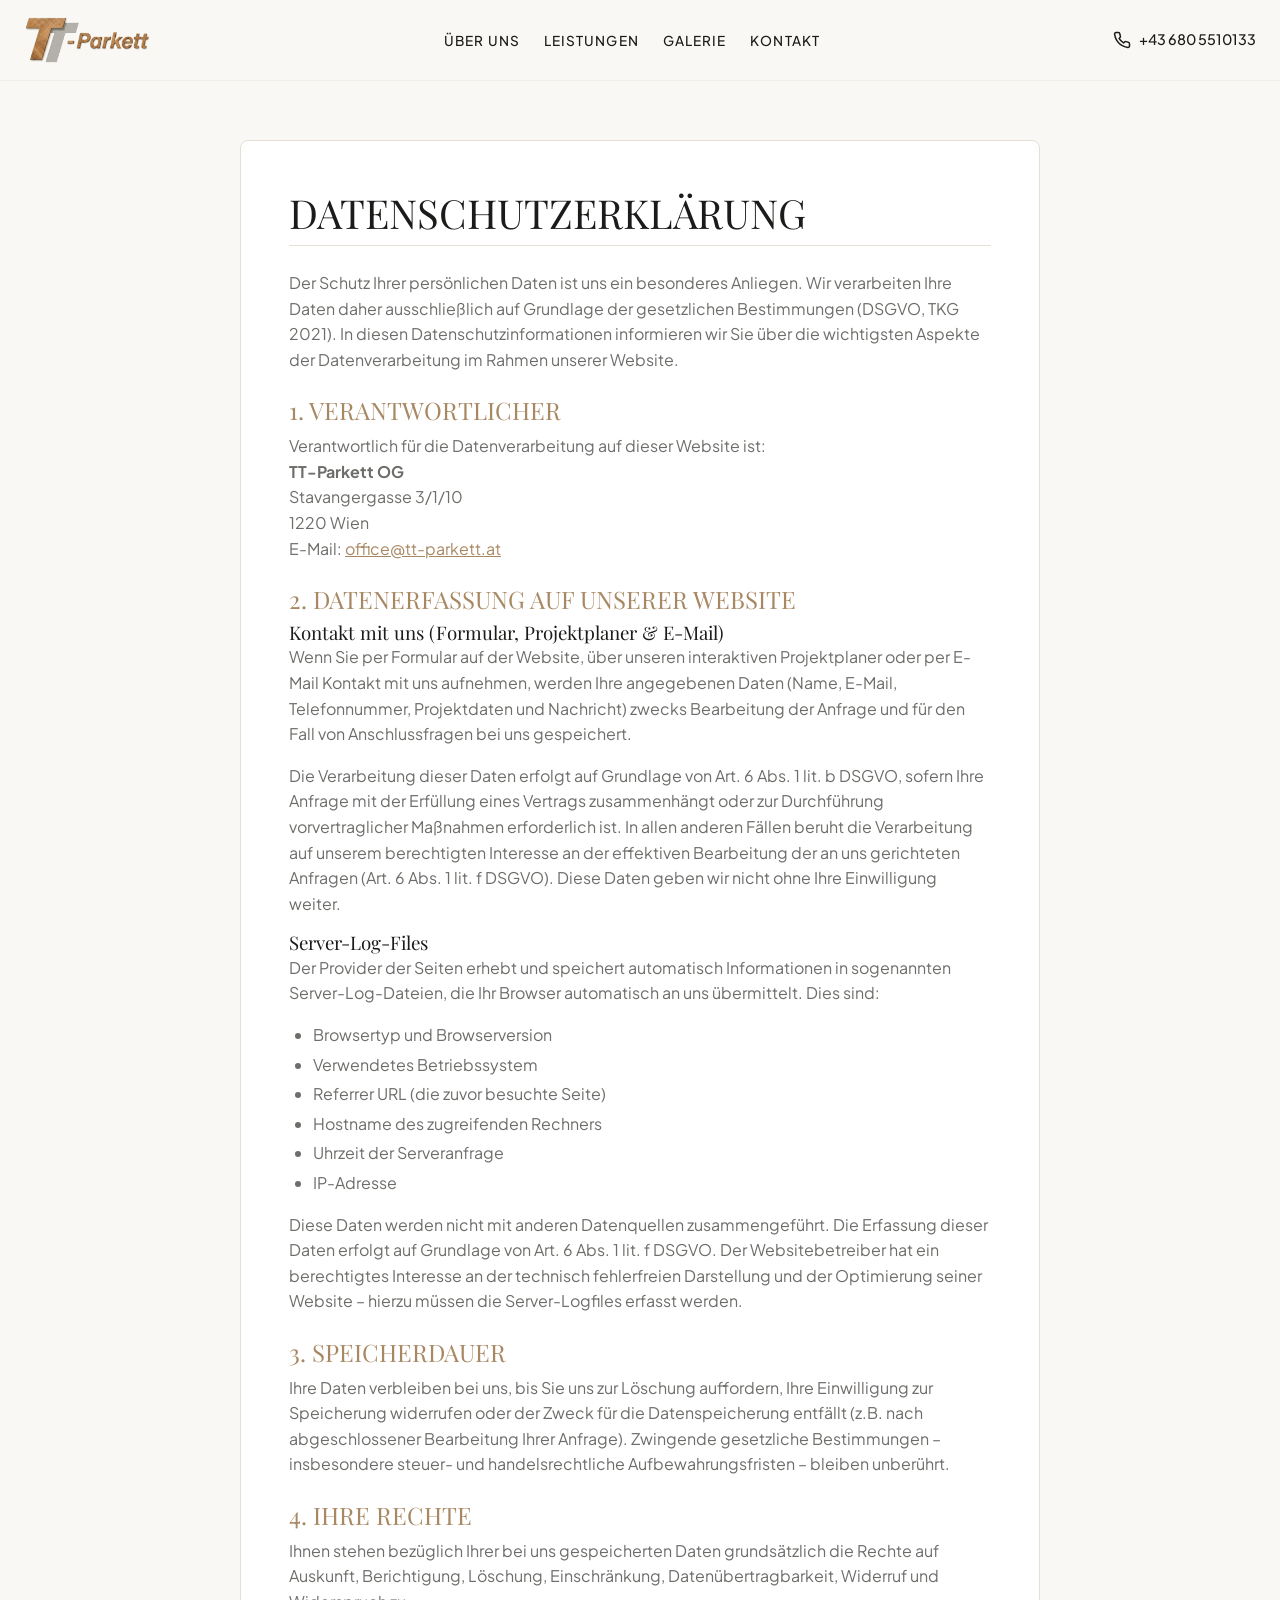
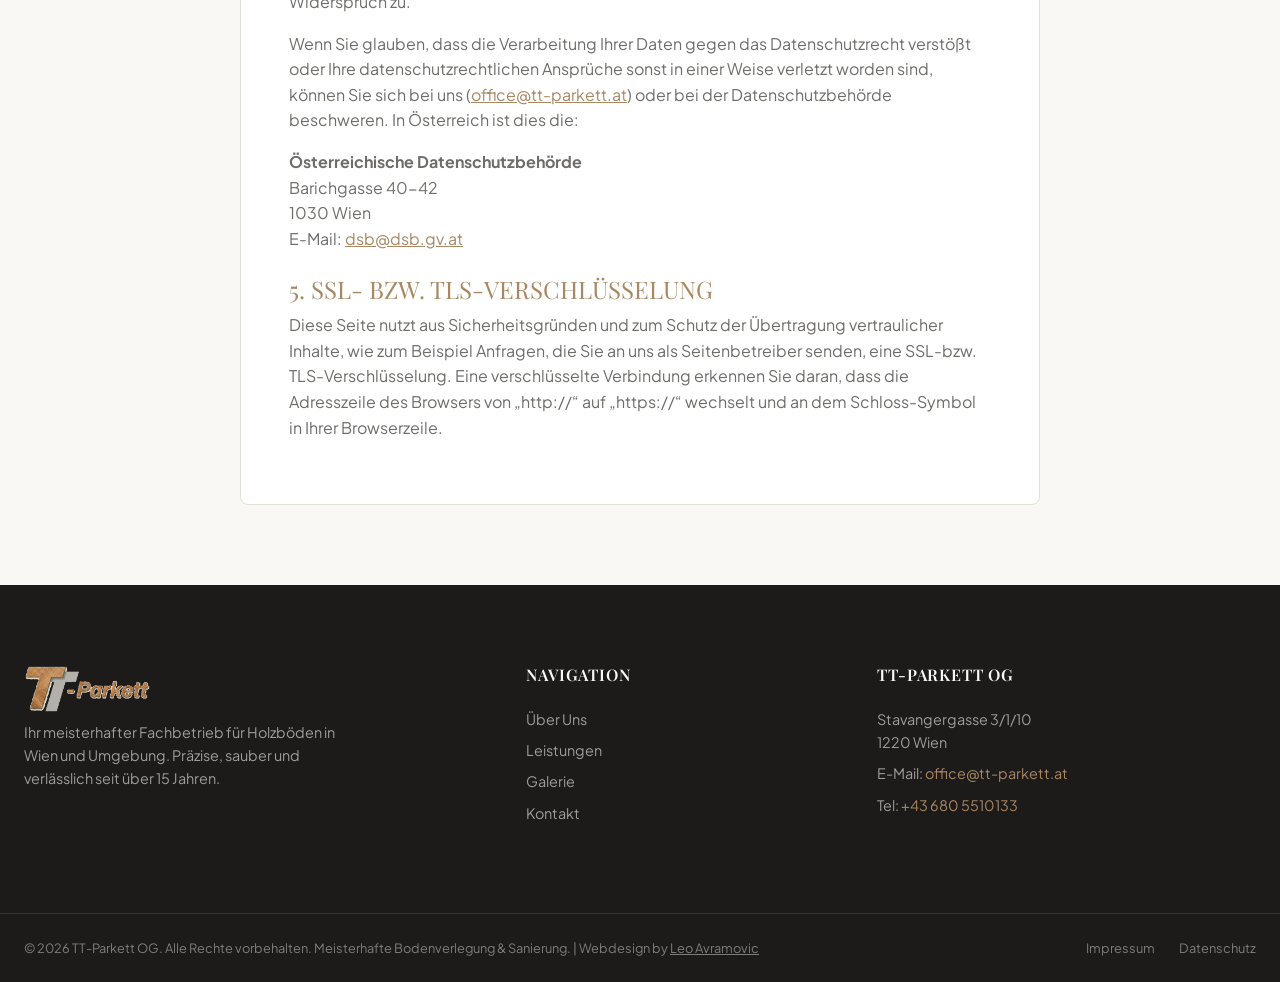
==== commit 192ea1b3: "design: update logo to new horizontal wood plank concept with light shadow, remove whatsapp notice, " ====
--- a/datenschutz.html
+++ b/datenschutz.html
@@ -85,17 +85,16 @@
     <header class="header">
         <div class="container nav-container">
             <a href="index.html" class="logo" id="header-logo">
-                <img src="images/favicon.png" alt="TT-Parkett Logo" width="36" height="36">
-                <span>TT-Parkett<span class="logo-accent">.</span></span>
+                <img src="images/logo.png" alt="TT-Parkett">
             </a>
             
             <nav>
                 <ul class="nav-menu">
                     <li><a href="index.html#ueber-uns" class="nav-item">Über Uns</a></li>
                     <li><a href="index.html#leistungen" class="nav-item">Leistungen</a></li>
-                    <li><a href="index.html#bodenplaner" class="nav-item">Bodenplaner</a></li>
+                    <!-- <li><a href="index.html#bodenplaner" class="nav-item">Bodenplaner</a></li> -->
                     <li><a href="index.html#galerie" class="nav-item">Galerie</a></li>
-                    <li><a href="index.html#rechner" class="nav-item">Projektplaner</a></li>
+                    <!-- <li><a href="index.html#rechner" class="nav-item">Projektplaner</a></li> -->
                     <li><a href="index.html#kontakt" class="nav-item">Kontakt</a></li>
                 </ul>
             </nav>
@@ -119,9 +118,9 @@
     <ul class="nav-menu-mobile">
         <li><a href="index.html#ueber-uns" class="nav-item">Über Uns</a></li>
         <li><a href="index.html#leistungen" class="nav-item">Leistungen</a></li>
-        <li><a href="index.html#bodenplaner" class="nav-item">Bodenplaner</a></li>
+        <!-- <li><a href="index.html#bodenplaner" class="nav-item">Bodenplaner</a></li> -->
         <li><a href="index.html#galerie" class="nav-item">Galerie</a></li>
-        <li><a href="index.html#rechner" class="nav-item">Projektplaner</a></li>
+        <!-- <li><a href="index.html#rechner" class="nav-item">Projektplaner</a></li> -->
         <li><a href="index.html#kontakt" class="nav-item">Kontakt</a></li>
         <li>
             <a href="tel:+436805510133" class="btn btn-primary" style="margin-top: var(--space-sm);">
@@ -206,8 +205,7 @@
         <div class="container footer-grid">
             <div class="footer-brand">
                 <div class="footer-brand-logo">
-                    <img src="images/favicon.png" alt="TT-Parkett Logo" width="36" height="36">
-                    <h2>TT-Parkett<span class="logo-accent">.</span></h2>
+                    <img src="images/logo.png" alt="TT-Parkett">
                 </div>
                 <p>Ihr meisterhafter Fachbetrieb für Holzböden in Wien und Umgebung. Präzise, sauber und verlässlich seit über 15 Jahren.</p>
             </div>
@@ -217,9 +215,9 @@
                 <ul class="footer-links-list">
                     <li><a href="index.html#ueber-uns">Über Uns</a></li>
                     <li><a href="index.html#leistungen">Leistungen</a></li>
-                    <li><a href="index.html#bodenplaner">Bodenplaner</a></li>
+                    <!-- <li><a href="index.html#bodenplaner">Bodenplaner</a></li> -->
                     <li><a href="index.html#galerie">Galerie</a></li>
-                    <li><a href="index.html#rechner">Projektplaner</a></li>
+                    <!-- <li><a href="index.html#rechner">Projektplaner</a></li> -->
                     <li><a href="index.html#kontakt">Kontakt</a></li>
                 </ul>
             </div>
@@ -233,7 +231,7 @@
         </div>
         
         <div class="container footer-bottom">
-            <p>&copy; 2026 TT-Parkett OG. Alle Rechte vorbehalten. Meisterhafte Bodenverlegung &amp; Sanierung.</p>
+            <p>&copy; 2026 TT-Parkett OG. Alle Rechte vorbehalten. Meisterhafte Bodenverlegung &amp; Sanierung. | Webdesign by <a href="https://leoavramovic.com" target="_blank" rel="noopener" style="color: inherit; text-decoration: underline;">Leo Avramovic</a></p>
             <div class="footer-bottom-links">
                 <a href="impressum.html">Impressum</a>
                 <a href="datenschutz.html">Datenschutz</a>
--- a/css/styles.css
+++ b/css/styles.css
@@ -16,7 +16,7 @@
     --color-border: #E5DFD5;
     --color-error: #B23B3B;
     --color-success: #3D7A5A;
-    
+
     /* Glassmorphism */
     --glass-bg: rgba(250, 248, 245, 0.85);
     --glass-border: rgba(229, 223, 213, 0.4);
@@ -57,7 +57,9 @@
 /* ==========================================================================
    BASE STYLES
    ========================================================================== */
-*, *::before, *::after {
+*,
+*::before,
+*::after {
     box-sizing: border-box;
     margin: 0;
     padding: 0;
@@ -78,7 +80,12 @@
     -webkit-font-smoothing: antialiased;
 }
 
-h1, h2, h3, h4, h5, h6 {
+h1,
+h2,
+h3,
+h4,
+h5,
+h6 {
     font-family: var(--font-heading);
     font-weight: 400;
     line-height: 1.2;
@@ -97,7 +104,10 @@
     display: block;
 }
 
-button, input, textarea, select {
+button,
+input,
+textarea,
+select {
     font-family: inherit;
     font-size: inherit;
     color: inherit;
@@ -110,13 +120,16 @@
 ::-webkit-scrollbar {
     width: 8px;
 }
+
 ::-webkit-scrollbar-track {
     background: var(--color-bg);
 }
+
 ::-webkit-scrollbar-thumb {
     background: var(--color-border);
     border-radius: var(--radius-full);
 }
+
 ::-webkit-scrollbar-thumb:hover {
     background: var(--color-accent);
 }
@@ -262,11 +275,8 @@
 }
 
 .logo img {
-    height: 36px;
-    width: 36px;
-    border-radius: var(--radius-sm);
-    object-fit: cover;
-    border: 1px solid rgba(212, 175, 55, 0.25);
+    height: 48px;
+    width: auto;
 }
 
 .logo-accent {
@@ -338,11 +348,11 @@
         font-weight: 500;
         font-size: 0.9rem;
     }
-    
+
     .nav-contact-btn:hover {
         color: var(--color-accent);
     }
-    
+
     .menu-toggle {
         display: none;
     }
@@ -428,22 +438,29 @@
 }
 
 .hero-title {
-    font-size: 3rem;
+    font-size: 2.25rem;
     font-weight: 300;
-    line-height: 1.1;
+    line-height: 1.15;
     margin-bottom: var(--space-md);
     text-transform: uppercase;
+
 }
 
 @media (min-width: 768px) {
     .hero-title {
-        font-size: 4rem;
+        font-size: 3.25rem;
+    }
+}
+
+@media (min-width: 992px) {
+    .hero-title {
+        font-size: 2.75rem;
     }
 }
 
 @media (min-width: 1200px) {
     .hero-title {
-        font-size: 4.5rem;
+        font-size: 3.75rem;
     }
 }
 
@@ -683,20 +700,23 @@
     position: absolute;
     top: 0;
     left: 0;
-    width: 50%; /* JS will change this */
+    width: 50%;
+    /* JS will change this */
     height: 100%;
     overflow: hidden;
 }
 
 .slider-img-after-container .slider-img {
-    width: 800px; /* Must match container parent width, JS handles resize */
+    width: 800px;
+    /* Must match container parent width, JS handles resize */
 }
 
 .slider-handle {
     position: absolute;
     top: 0;
     bottom: 0;
-    left: 50%; /* JS will change this */
+    left: 50%;
+    /* JS will change this */
     width: 2px;
     background-color: var(--color-surface);
     cursor: ew-resize;
@@ -704,7 +724,7 @@
     display: flex;
     align-items: center;
     justify-content: center;
-    box-shadow: 0 0 10px rgba(0,0,0,0.3);
+    box-shadow: 0 0 10px rgba(0, 0, 0, 0.3);
 }
 
 .slider-handle-button {
@@ -867,7 +887,8 @@
     transition: all var(--transition-fast);
 }
 
-.gallery-filter:hover, .gallery-filter.active {
+.gallery-filter:hover,
+.gallery-filter.active {
     color: var(--color-accent);
     border-bottom-color: var(--color-accent);
 }
@@ -897,7 +918,8 @@
     background-color: var(--color-surface);
     cursor: pointer;
     transition: transform var(--transition-fast);
-    display: block; /* For dynamic filters */
+    display: block;
+    /* For dynamic filters */
 }
 
 .gallery-item.hide {
@@ -962,6 +984,7 @@
 }
 
 .gallery-caption {
+    display: none;
     padding: var(--space-sm) var(--space-xs) var(--space-xxs) var(--space-xs);
 }
 
@@ -1076,7 +1099,8 @@
     position: absolute;
     top: 15px;
     left: 0;
-    width: 0%; /* JS will dynamically change this */
+    width: 0%;
+    /* JS will dynamically change this */
     height: 2px;
     background-color: var(--color-accent);
     z-index: 2;
@@ -1329,7 +1353,8 @@
     margin-bottom: var(--space-xxs);
 }
 
-.contact-info-content p, .contact-info-content a {
+.contact-info-content p,
+.contact-info-content a {
     font-size: 1.05rem;
 }
 
@@ -1455,11 +1480,8 @@
 }
 
 .footer-brand-logo img {
-    height: 36px;
-    width: 36px;
-    border-radius: var(--radius-sm);
-    object-fit: cover;
-    border: 1px solid rgba(212, 175, 55, 0.25);
+    height: 48px;
+    width: auto;
 }
 
 .footer-brand h2 {
@@ -1473,7 +1495,8 @@
     max-width: 320px;
 }
 
-.footer-links h3, .footer-contact h3 {
+.footer-links h3,
+.footer-contact h3 {
     color: var(--color-bg);
     font-size: 1rem;
     font-weight: 600;
@@ -1542,6 +1565,7 @@
         opacity: 0;
         transform: translateY(10px);
     }
+
     to {
         opacity: 1;
         transform: translateY(0);
@@ -1557,4 +1581,4 @@
 .reveal.active {
     opacity: 1;
     transform: translateY(0);
-}
+}
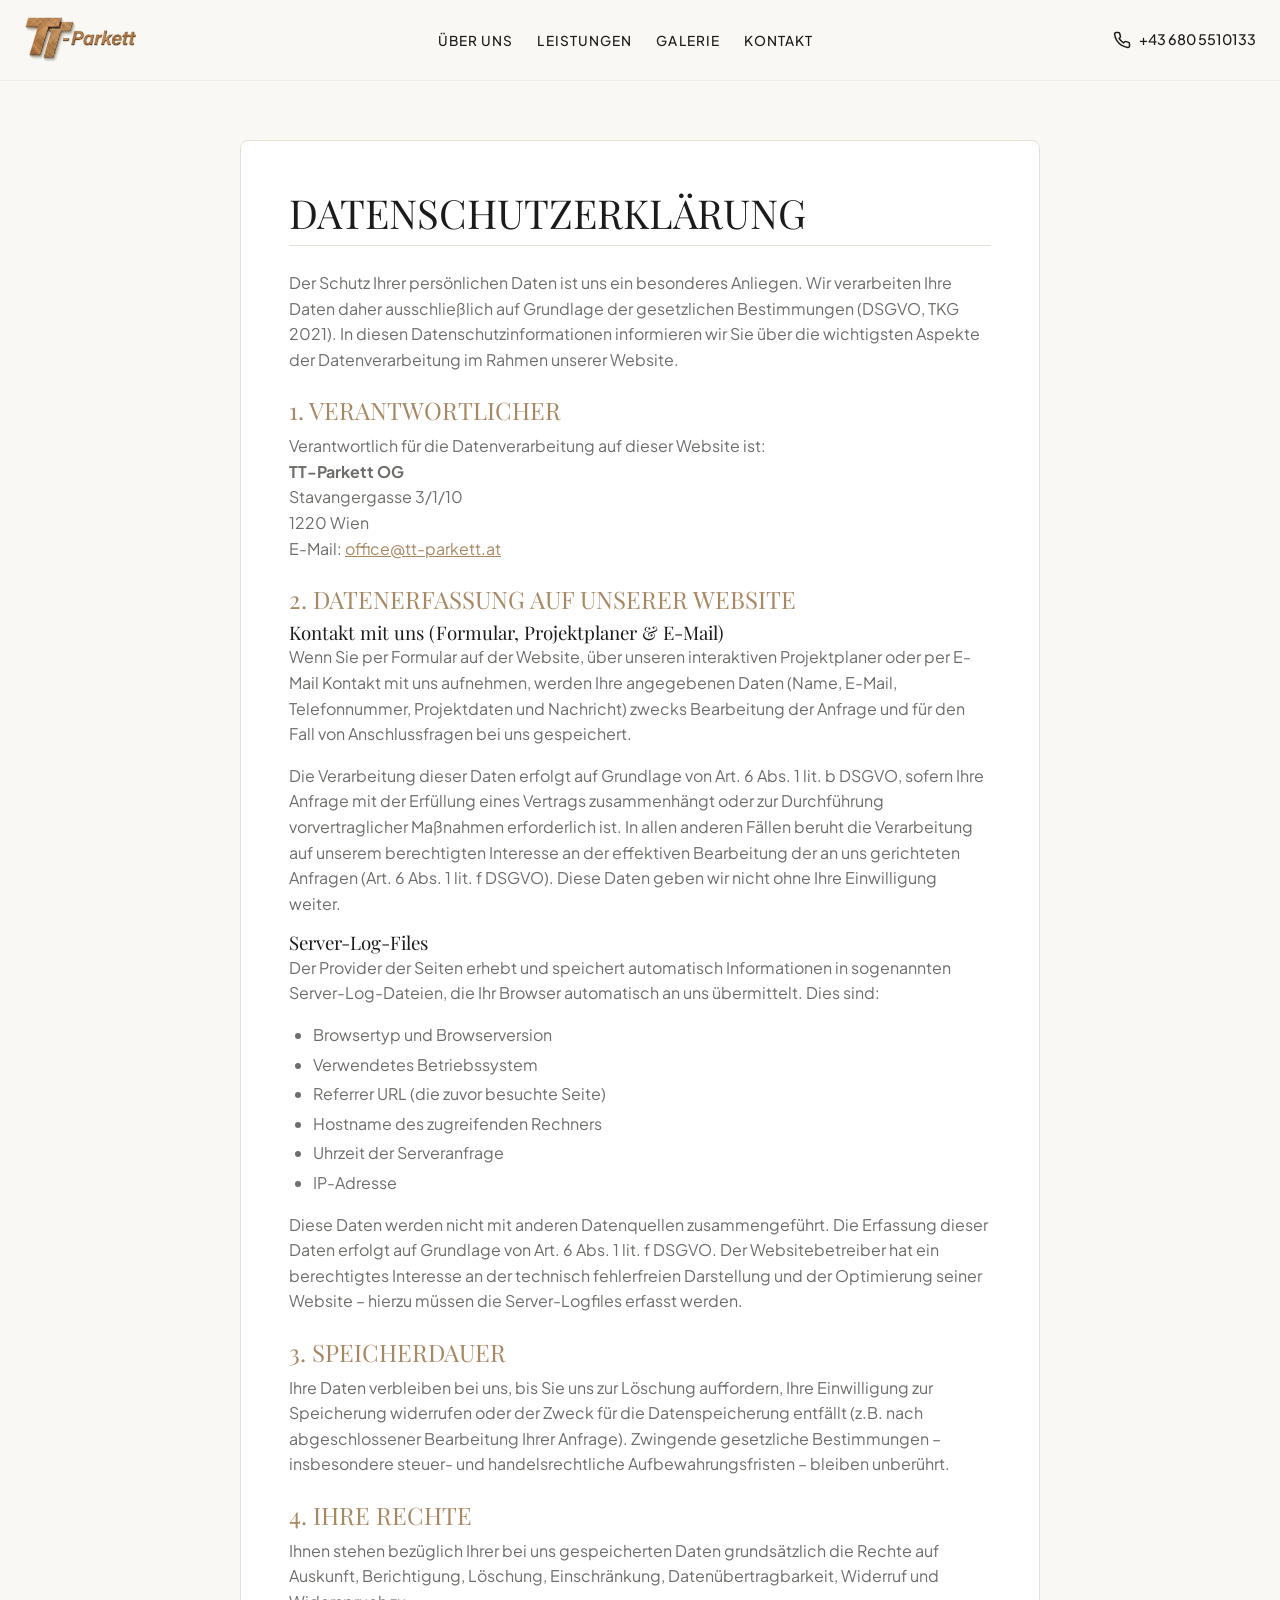
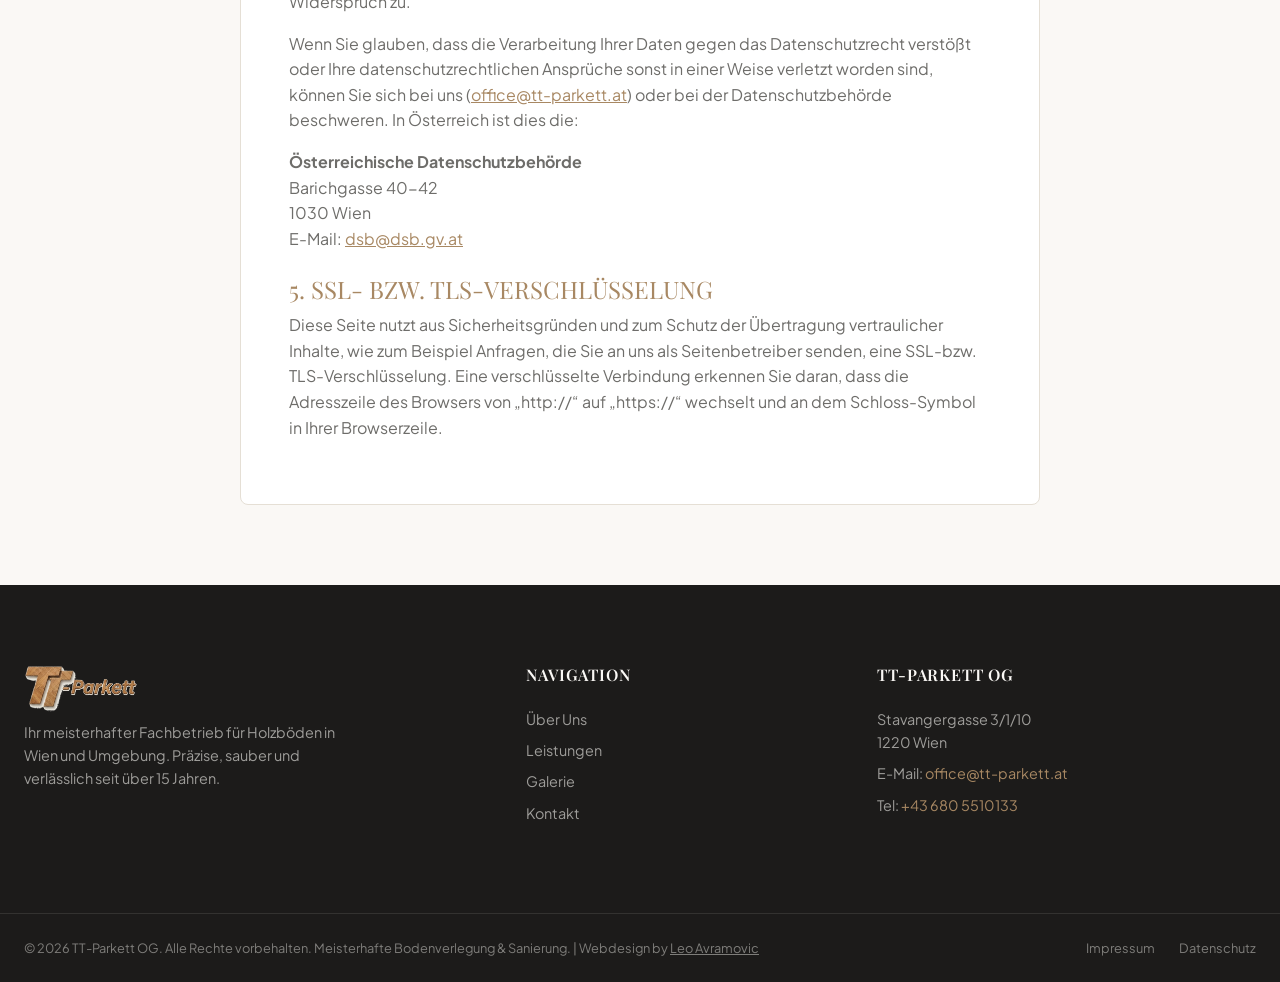
==== commit bf489e45: "design: deploy new logo with double wooden T design and bump CSS cache buster to v=6" ====
--- a/datenschutz.html
+++ b/datenschutz.html
@@ -8,11 +8,13 @@
     <title>Datenschutzerklärung – TT-Parkett OG</title>
     <meta name="description" content="Datenschutzerklärung der TT-Parkett OG Wien. Informationen über die Verarbeitung personenbezogener Daten." />
     
+    <link rel="canonical" href="https://www.tt-parkett.at/datenschutz.html" />
+    
     <!-- Favicon -->
     <link rel="icon" type="image/png" href="images/favicon.png">
     
     <!-- Stylesheets -->
-    <link rel="stylesheet" href="css/styles.css?v=4">
+    <link rel="stylesheet" href="css/styles.css?v=6">
     
     <style>
         .legal-content-section {
